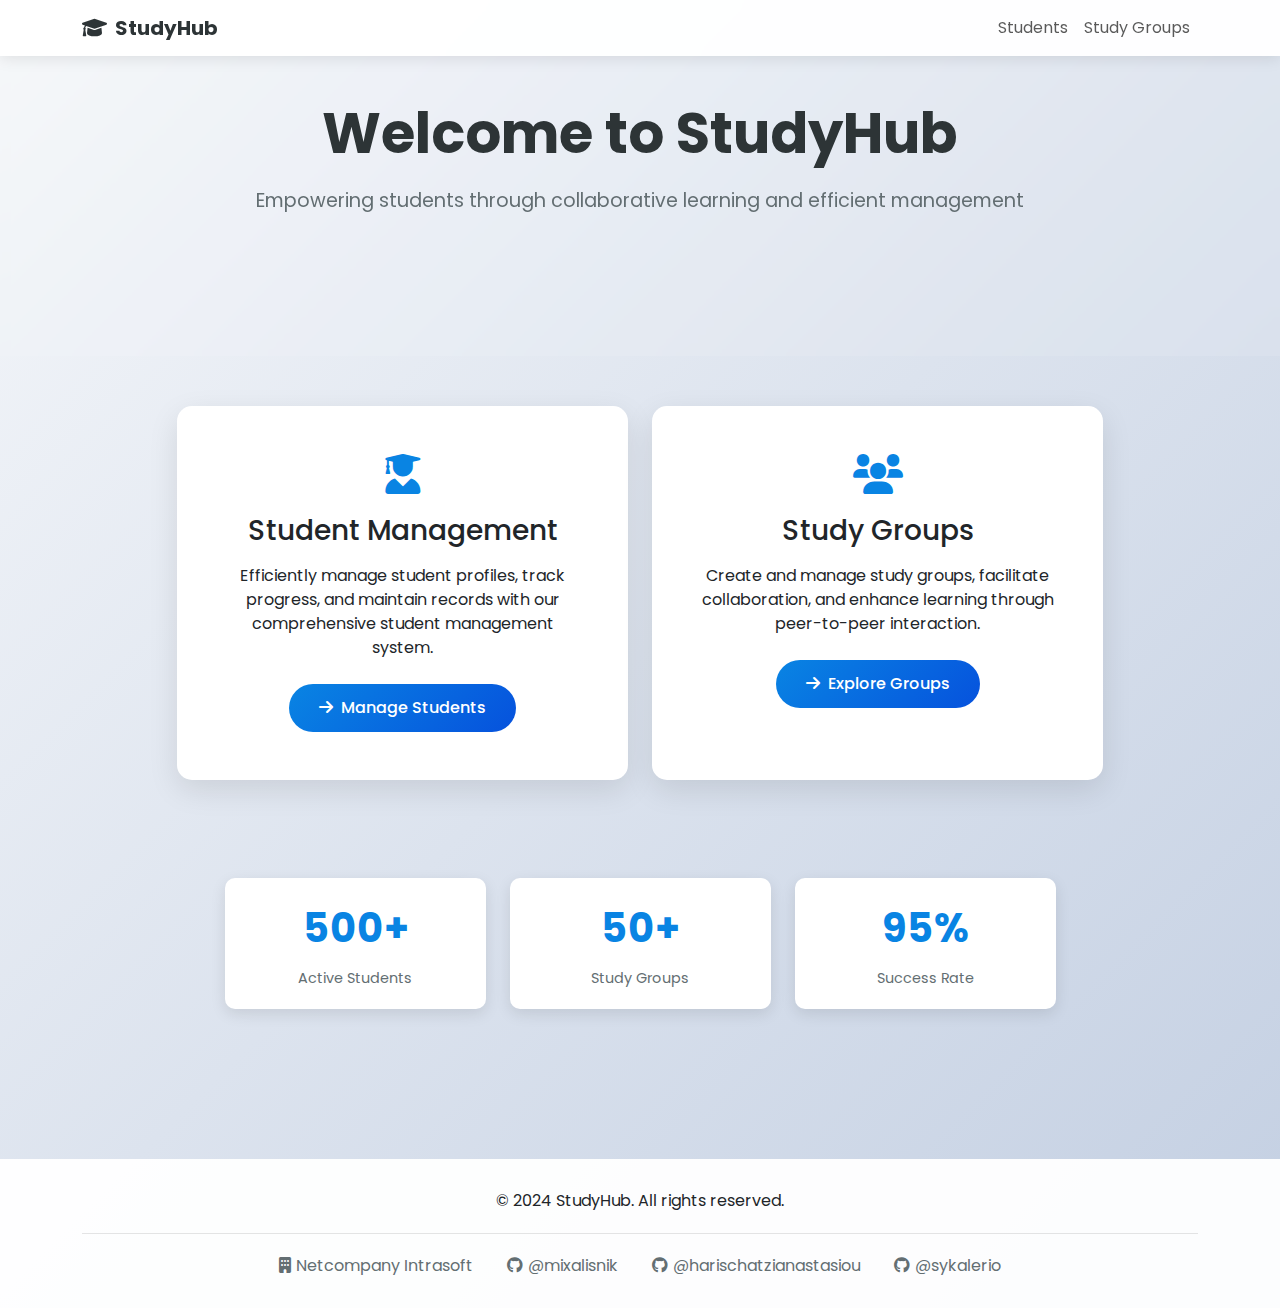
==== target/classes/templates/index.html @ 830b06d7 "Added frontend design" ====
<!DOCTYPE html>
<html xmlns:th="http://www.thymeleaf.org">
<head>
    <meta charset="UTF-8">
    <meta name="viewport" content="width=device-width, initial-scale=1.0">
    <title>StudyHub - Student Management Platform</title>
    <link href="https://cdn.jsdelivr.net/npm/bootstrap@5.3.0/dist/css/bootstrap.min.css" rel="stylesheet">
    <link href="https://cdnjs.cloudflare.com/ajax/libs/font-awesome/6.0.0/css/all.min.css" rel="stylesheet">
    <link href="https://fonts.googleapis.com/css2?family=Poppins:wght@300;400;500;600;700&display=swap" rel="stylesheet">
    <style>
        body {
            font-family: 'Poppins', sans-serif;
            background: linear-gradient(135deg, #f5f7fa 0%, #c3cfe2 100%);
            min-height: 100vh;
        }
        
        .navbar {
            background: rgba(255, 255, 255, 0.95);
            backdrop-filter: blur(10px);
            box-shadow: 0 2px 15px rgba(0, 0, 0, 0.1);
        }

        .navbar-brand {
            font-weight: 700;
            color: #2d3436;
        }

        .hero-section {
            padding: 100px 0;
            text-align: center;
            background: rgba(255, 255, 255, 0.1);
            backdrop-filter: blur(5px);
            margin-bottom: 50px;
        }

        .hero-title {
            font-size: 3.5rem;
            font-weight: 700;
            color: #2d3436;
            margin-bottom: 20px;
            animation: fadeInUp 1s ease;
        }

        .hero-subtitle {
            font-size: 1.2rem;
            color: #636e72;
            margin-bottom: 40px;
            animation: fadeInUp 1s ease 0.2s;
            animation-fill-mode: both;
        }

        .feature-card {
            background: white;
            border-radius: 15px;
            border: none;
            box-shadow: 0 10px 30px rgba(0, 0, 0, 0.1);
            transition: transform 0.3s ease, box-shadow 0.3s ease;
            overflow: hidden;
            animation: fadeInUp 1s ease 0.4s;
            animation-fill-mode: both;
        }

        .feature-card:hover {
            transform: translateY(-10px);
            box-shadow: 0 15px 40px rgba(0, 0, 0, 0.2);
        }

        .feature-icon {
            font-size: 2.5rem;
            margin-bottom: 20px;
            color: #0984e3;
        }

        .btn-primary {
            background: linear-gradient(135deg, #0984e3 0%, #0652DD 100%);
            border: none;
            padding: 12px 30px;
            border-radius: 30px;
            font-weight: 500;
            transition: transform 0.3s ease, box-shadow 0.3s ease;
        }

        .btn-primary:hover {
            transform: translateY(-2px);
            box-shadow: 0 5px 15px rgba(9, 132, 227, 0.4);
        }

        .footer {
            background: rgba(255, 255, 255, 0.95);
            padding: 30px 0;
            margin-top: 100px;
        }

        .footer-links {
            margin-top: 20px;
            padding-top: 20px;
            border-top: 1px solid rgba(0, 0, 0, 0.1);
        }

        .footer-links a {
            color: #636e72;
            text-decoration: none;
            margin: 0 15px;
            transition: color 0.3s ease;
        }

        .footer-links a:hover {
            color: #0984e3;
        }

        .footer-links i {
            margin-right: 5px;
        }

        @keyframes fadeInUp {
            from {
                opacity: 0;
                transform: translateY(20px);
            }
            to {
                opacity: 1;
                transform: translateY(0);
            }
        }

        .stats-section {
            padding: 50px 0;
            animation: fadeInUp 1s ease 0.6s;
            animation-fill-mode: both;
        }

        .stat-card {
            background: white;
            padding: 20px;
            border-radius: 10px;
            text-align: center;
            box-shadow: 0 5px 15px rgba(0, 0, 0, 0.1);
        }

        .stat-number {
            font-size: 2.5rem;
            font-weight: 700;
            color: #0984e3;
            margin-bottom: 10px;
        }

        .stat-label {
            color: #636e72;
            font-size: 0.9rem;
        }
    </style>
</head>
<body>
    <!-- Navbar -->
    <nav class="navbar navbar-expand-lg navbar-light fixed-top">
        <div class="container">
            <a class="navbar-brand" href="/">
                <i class="fas fa-graduation-cap me-2"></i>StudyHub
            </a>
            <button class="navbar-toggler" type="button" data-bs-toggle="collapse" data-bs-target="#navbarNav">
                <span class="navbar-toggler-icon"></span>
            </button>
            <div class="collapse navbar-collapse" id="navbarNav">
                <ul class="navbar-nav ms-auto">
                    <li class="nav-item">
                        <a class="nav-link" href="/student">Students</a>
                    </li>
                    <li class="nav-item">
                        <a class="nav-link" href="/studygroup">Study Groups</a>
                    </li>
                </ul>
            </div>
        </div>
    </nav>

    <!-- Hero Section -->
    <section class="hero-section">
        <div class="container">
            <h1 class="hero-title">Welcome to StudyHub</h1>
            <p class="hero-subtitle">Empowering students through collaborative learning and efficient management</p>
        </div>
    </section>

    <!-- Features Section -->
    <section class="container mb-5">
        <div class="row justify-content-center g-4">
            <div class="col-md-5">
                <div class="feature-card card h-100">
                    <div class="card-body text-center p-5">
                        <i class="fas fa-user-graduate feature-icon"></i>
                        <h3 class="card-title mb-3">Student Management</h3>
                        <p class="card-text mb-4">Efficiently manage student profiles, track progress, and maintain records with our comprehensive student management system.</p>
                        <a href="/student" class="btn btn-primary">
                            <i class="fas fa-arrow-right me-2"></i>Manage Students
                        </a>
                    </div>
                </div>
            </div>
            
            <div class="col-md-5">
                <div class="feature-card card h-100">
                    <div class="card-body text-center p-5">
                        <i class="fas fa-users feature-icon"></i>
                        <h3 class="card-title mb-3">Study Groups</h3>
                        <p class="card-text mb-4">Create and manage study groups, facilitate collaboration, and enhance learning through peer-to-peer interaction.</p>
                        <a href="/studygroup" class="btn btn-primary">
                            <i class="fas fa-arrow-right me-2"></i>Explore Groups
                        </a>
                    </div>
                </div>
            </div>
        </div>
    </section>

    <!-- Stats Section -->
    <section class="stats-section">
        <div class="container">
            <div class="row justify-content-center g-4">
                <div class="col-md-3">
                    <div class="stat-card">
                        <div class="stat-number">500+</div>
                        <div class="stat-label">Active Students</div>
                    </div>
                </div>
                <div class="col-md-3">
                    <div class="stat-card">
                        <div class="stat-number">50+</div>
                        <div class="stat-label">Study Groups</div>
                    </div>
                </div>
                <div class="col-md-3">
                    <div class="stat-card">
                        <div class="stat-number">95%</div>
                        <div class="stat-label">Success Rate</div>
                    </div>
                </div>
            </div>
        </div>
    </section>

    <!-- Footer -->
    <footer class="footer">
        <div class="container text-center">
            <p class="mb-0">© 2024 StudyHub. All rights reserved.</p>
            <div class="footer-links">
                <a href="https://www.netcompany-intrasoft.com/" target="_blank">
                    <i class="fas fa-building"></i>Netcompany Intrasoft
                </a>
                <a href="https://github.com/mixalisnik/" target="_blank">
                    <i class="fab fa-github"></i>@mixalisnik
                </a>
                <a href="https://github.com/harischatzianastasiou" target="_blank">
                    <i class="fab fa-github"></i>@harischatzianastasiou
                </a>
                <a href="https://github.com/sykalerio" target="_blank">
                    <i class="fab fa-github"></i>@sykalerio
                </a>
            </div>
        </div>
    </footer>

    <script src="https://cdn.jsdelivr.net/npm/bootstrap@5.3.0/dist/js/bootstrap.bundle.min.js"></script>
</body>
</html>
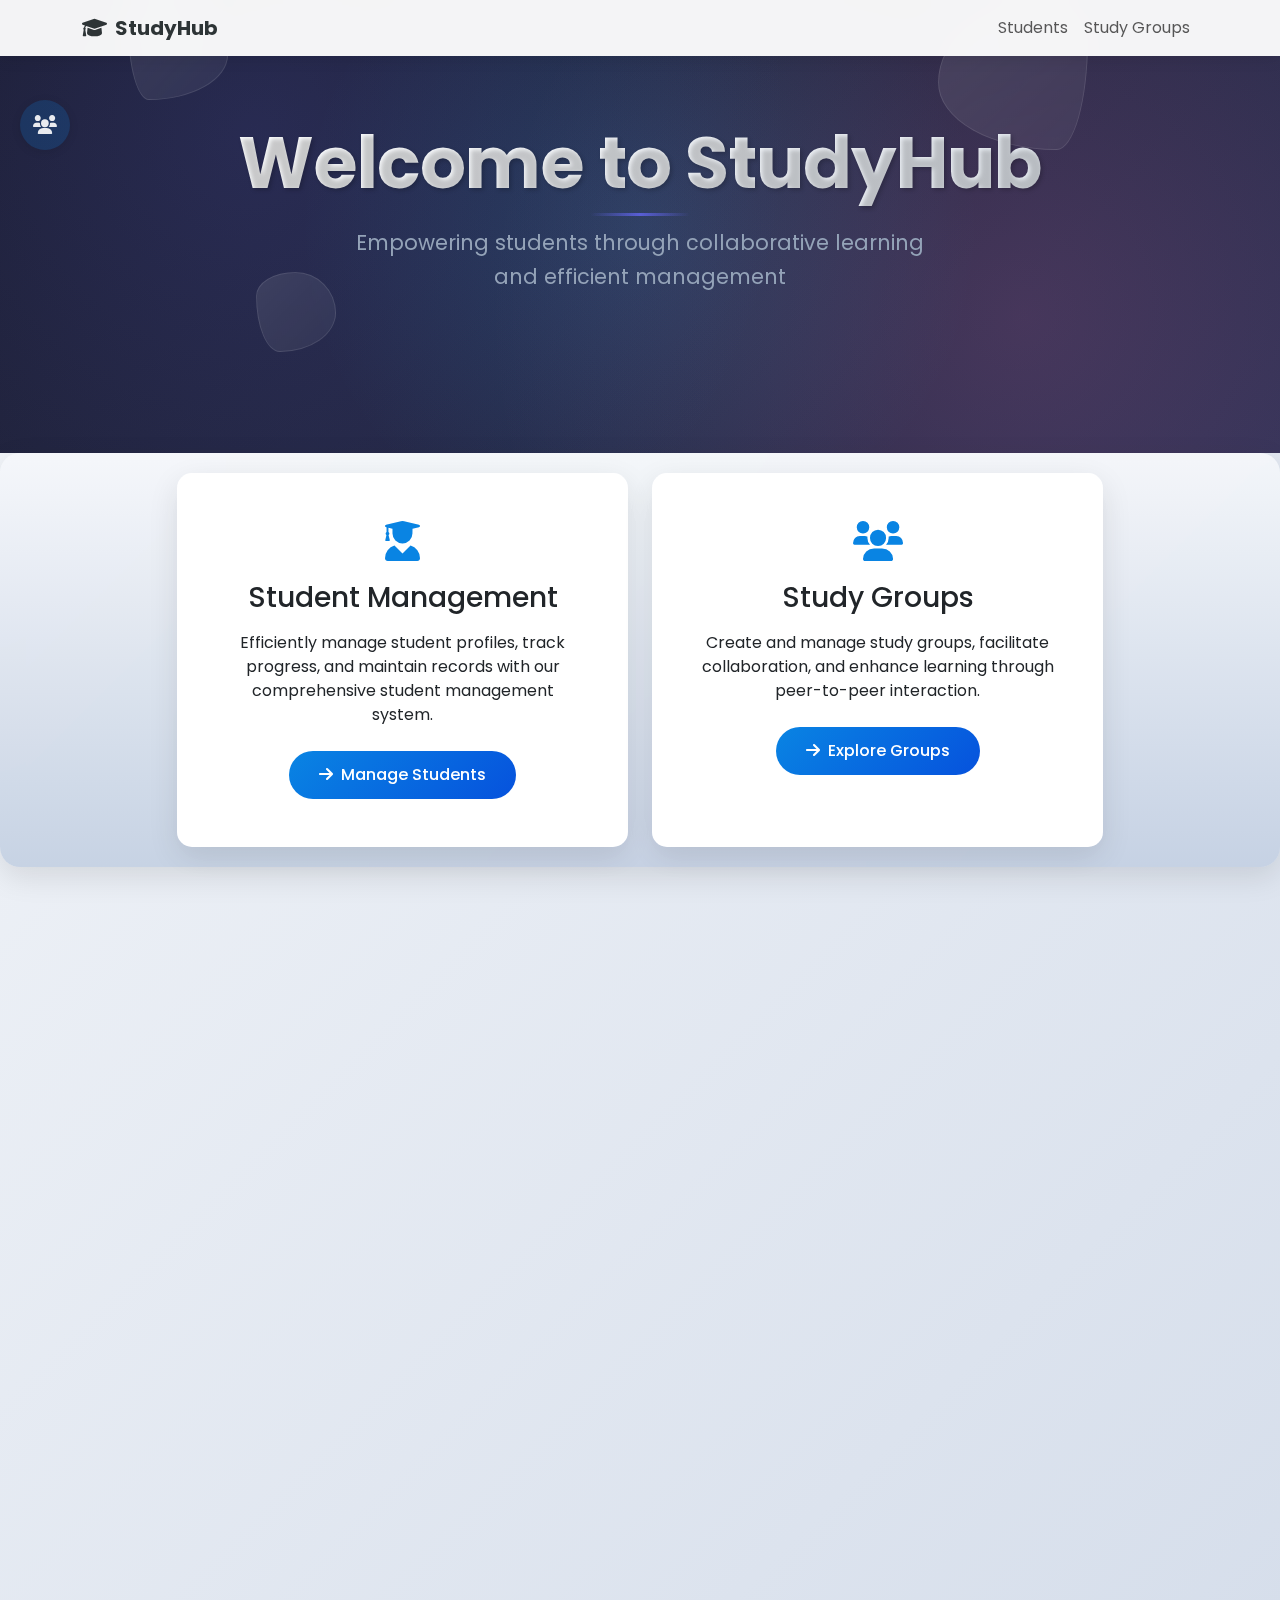
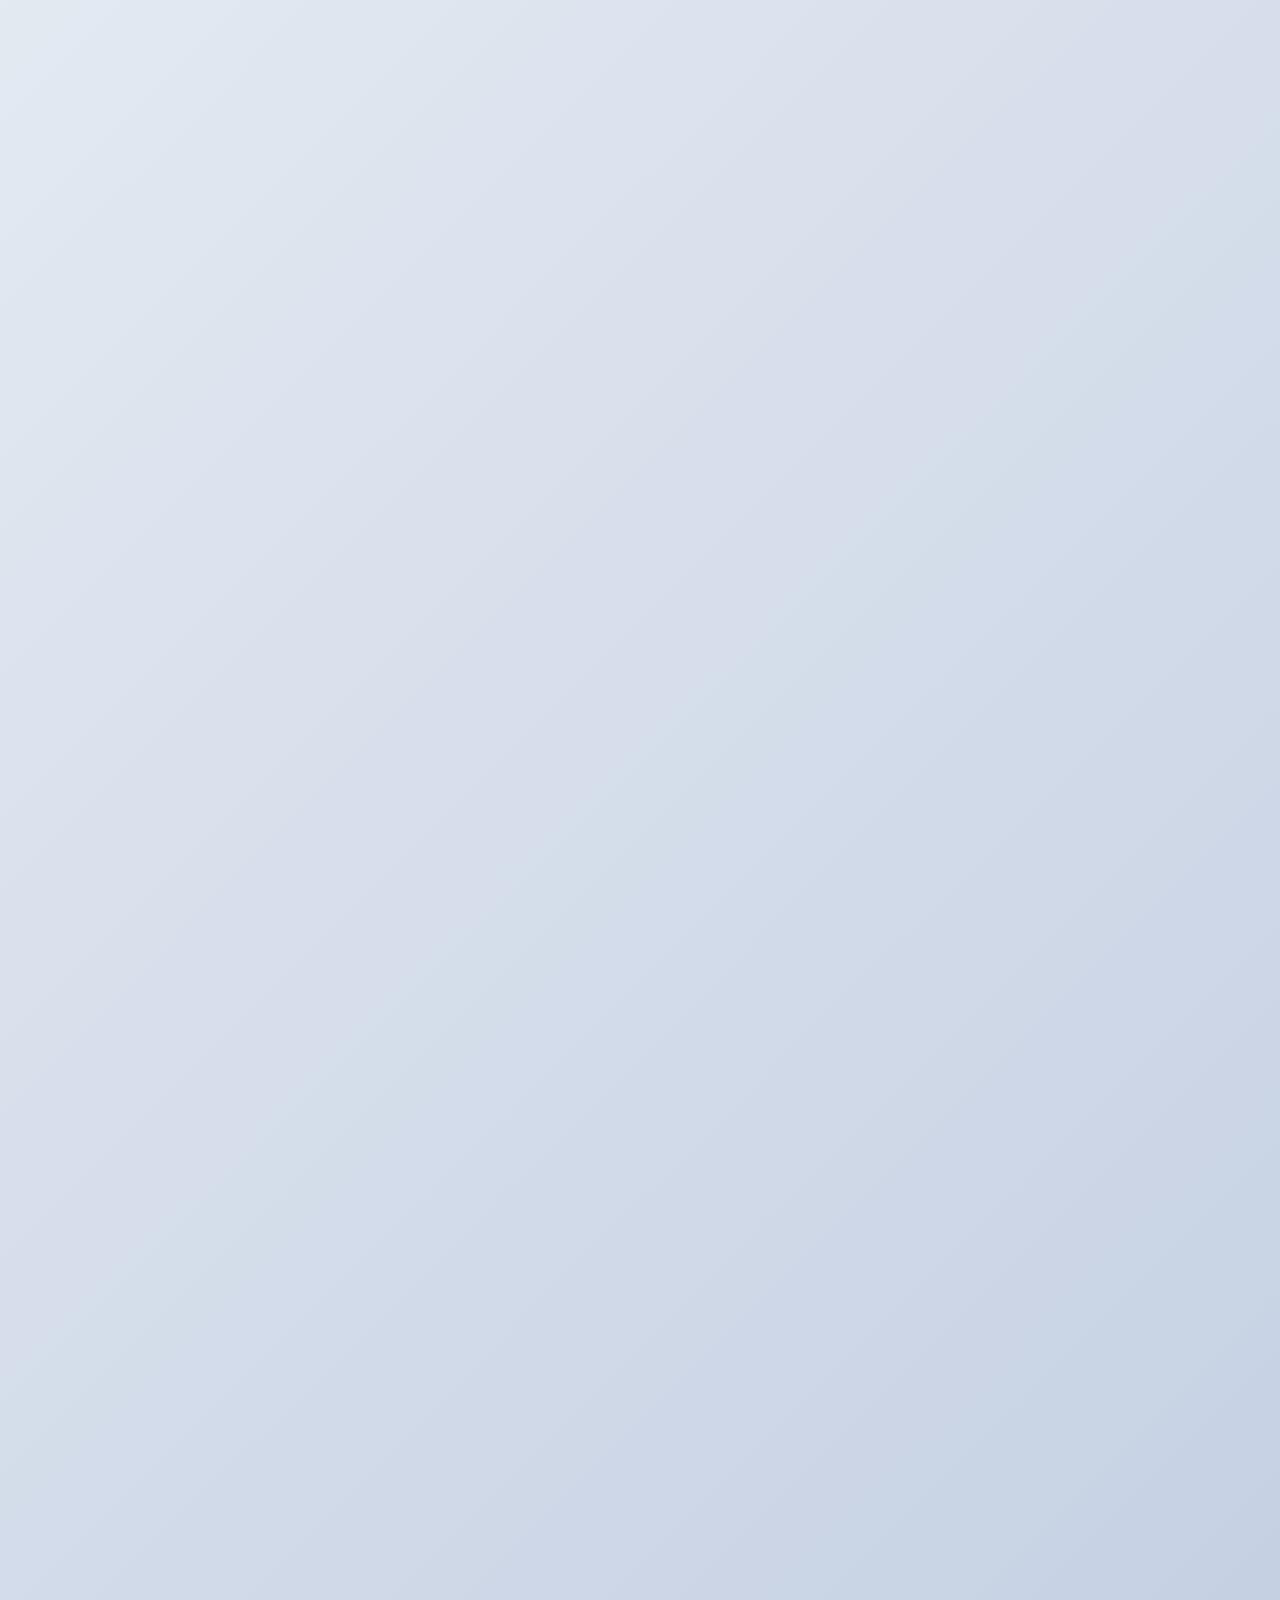
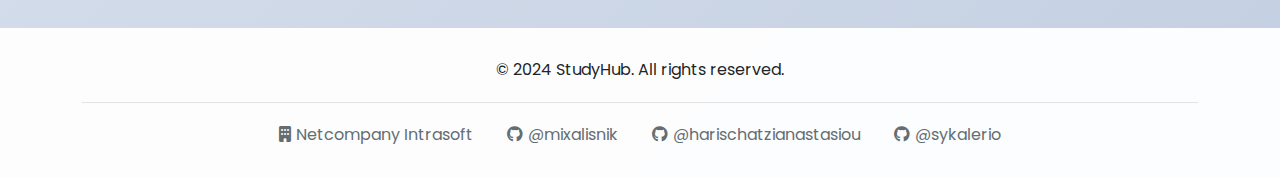
==== commit 523b456a: "Updated UI" ====
--- a/target/classes/templates/index.html
+++ b/target/classes/templates/index.html
@@ -12,6 +12,9 @@
             font-family: 'Poppins', sans-serif;
             background: linear-gradient(135deg, #f5f7fa 0%, #c3cfe2 100%);
             min-height: 100vh;
+            scroll-behavior: smooth;
+            overflow-y: scroll;
+            -webkit-overflow-scrolling: touch;
         }
         
         .navbar {
@@ -26,27 +29,127 @@
         }
 
         .hero-section {
-            padding: 100px 0;
+            position: relative;
+            padding: 120px 0;
             text-align: center;
             background: rgba(255, 255, 255, 0.1);
             backdrop-filter: blur(5px);
             margin-bottom: 50px;
+            overflow: hidden;
+            background: linear-gradient(135deg, #1a1c2e 0%, #2c3154 100%);
+        }
+
+        .hero-section::before {
+            content: '';
+            position: absolute;
+            top: 0;
+            left: 0;
+            right: 0;
+            bottom: 0;
+            background: 
+                radial-gradient(circle at 20% 30%, rgba(99, 102, 241, 0.15) 0%, transparent 50%),
+                radial-gradient(circle at 80% 70%, rgba(244, 114, 182, 0.15) 0%, transparent 50%),
+                radial-gradient(circle at 50% 50%, rgba(56, 189, 248, 0.15) 0%, transparent 50%);
+            z-index: -1;
+            animation: gradientBG 15s ease infinite;
+        }
+
+        .hero-section::after {
+            content: '';
+            position: absolute;
+            top: 0;
+            left: 0;
+            right: 0;
+            bottom: 0;
+            background: url("data:image/svg+xml,%3Csvg width='60' height='60' viewBox='0 0 60 60' xmlns='http://www.w3.org/2000/svg'%3E%3Cg fill='none' fill-rule='evenodd'%3E%3Cg fill='%239C92AC' fill-opacity='0.05'%3E%3Cpath d='M36 34v-4h-2v4h-4v2h4v4h2v-4h4v-2h-4zm0-30V0h-2v4h-4v2h4v4h2V6h4V4h-4zM6 34v-4H4v4H0v2h4v4h2v-4h4v-2H6zM6 4V0H4v4H0v2h4v4h2V6h4V4H6z'/%3E%3C/g%3E%3C/g%3E%3C/svg%3E");
+            opacity: 0.1;
+        }
+
+        .drip {
+            display: none;
+        }
+
+        .floating-shapes {
+            position: absolute;
+            top: 0;
+            left: 0;
+            width: 100%;
+            height: 100%;
+            overflow: hidden;
+            z-index: 0;
+        }
+
+        .shape {
+            position: absolute;
+            background: linear-gradient(135deg, rgba(99, 102, 241, 0.1), rgba(244, 114, 182, 0.1));
+            border: 1px solid rgba(255, 255, 255, 0.1);
+            backdrop-filter: blur(5px);
+            animation: floatModern 20s linear infinite;
+        }
+
+        .shape:nth-child(1) {
+            width: 150px;
+            height: 150px;
+            left: 10%;
+            border-radius: 28% 72% 79% 21% / 27% 55% 45% 73%;
+            animation-delay: 0s;
+        }
+
+        .shape:nth-child(2) {
+            width: 200px;
+            height: 200px;
+            right: 15%;
+            border-radius: 72% 28% 21% 79% / 55% 27% 73% 45%;
+            animation-delay: -5s;
+        }
+
+        .shape:nth-child(3) {
+            width: 120px;
+            height: 120px;
+            left: 20%;
+            top: 60%;
+            border-radius: 49% 51% 70% 30% / 30% 51% 49% 70%;
+            animation-delay: -10s;
         }
 
         .hero-title {
-            font-size: 3.5rem;
+            font-size: 4.5rem;
             font-weight: 700;
-            color: #2d3436;
             margin-bottom: 20px;
             animation: fadeInUp 1s ease;
+            text-shadow: 2px 2px 4px rgba(0, 0, 0, 0.2);
+            color: #ffffff;
+            position: relative;
+            z-index: 1;
+            background: linear-gradient(135deg, #fff 0%, #e2e8f0 100%);
+            -webkit-background-clip: text;
+            -webkit-text-fill-color: transparent;
+            letter-spacing: -1px;
+        }
+
+        .hero-title::after {
+            content: '';
+            position: absolute;
+            bottom: -10px;
+            left: 50%;
+            transform: translateX(-50%);
+            width: 100px;
+            height: 3px;
+            background: linear-gradient(90deg, transparent, rgba(99, 102, 241, 0.8), transparent);
+            animation: shimmer 2s infinite;
         }
 
         .hero-subtitle {
-            font-size: 1.2rem;
-            color: #636e72;
+            font-size: 1.3rem;
+            color: rgba(255, 255, 255, 0.9);
             margin-bottom: 40px;
             animation: fadeInUp 1s ease 0.2s;
             animation-fill-mode: both;
+            max-width: 600px;
+            margin-left: auto;
+            margin-right: auto;
+            line-height: 1.6;
+            color: #94a3b8;
         }
 
         .feature-card {
@@ -58,6 +161,8 @@
             overflow: hidden;
             animation: fadeInUp 1s ease 0.4s;
             animation-fill-mode: both;
+            height: 100%;
+            backdrop-filter: blur(5px);
         }
 
         .feature-card:hover {
@@ -148,9 +253,506 @@
             color: #636e72;
             font-size: 0.9rem;
         }
+
+        .floating-shapes {
+            position: absolute;
+            top: 0;
+            left: 0;
+            width: 100%;
+            height: 100%;
+            overflow: hidden;
+            z-index: -1;
+        }
+
+        .shape {
+            position: absolute;
+            background: rgba(9, 132, 227, 0.1);
+            border-radius: 50%;
+            animation: float 20s linear infinite;
+        }
+
+        .shape:nth-child(1) {
+            width: 100px;
+            height: 100px;
+            left: 10%;
+            animation-delay: 0s;
+        }
+
+        .shape:nth-child(2) {
+            width: 150px;
+            height: 150px;
+            right: 15%;
+            animation-delay: -5s;
+        }
+
+        .shape:nth-child(3) {
+            width: 80px;
+            height: 80px;
+            left: 20%;
+            top: 60%;
+            animation-delay: -10s;
+        }
+
+        @keyframes gradientBG {
+            0% { background-position: 0% 50%; }
+            50% { background-position: 100% 50%; }
+            100% { background-position: 0% 50%; }
+        }
+
+        @keyframes pulse {
+            0% { transform: translate(-50%, -50%) scale(1); opacity: 0.5; }
+            50% { transform: translate(-50%, -50%) scale(1.2); opacity: 0.3; }
+            100% { transform: translate(-50%, -50%) scale(1); opacity: 0.5; }
+        }
+
+        @keyframes float {
+            0% { transform: translateY(0) rotate(0deg); opacity: 0.8; }
+            50% { transform: translateY(-100px) rotate(180deg); opacity: 0.4; }
+            100% { transform: translateY(0) rotate(360deg); opacity: 0.8; }
+        }
+
+        @keyframes gradientText {
+            0% { background-position: 0% 50%; }
+            50% { background-position: 100% 50%; }
+            100% { background-position: 0% 50%; }
+        }
+
+        @keyframes drip {
+            0% {
+                transform: translateY(-100%);
+                opacity: 0;
+            }
+            50% {
+                opacity: 0.8;
+            }
+            100% {
+                transform: translateY(1000%);
+                opacity: 0;
+            }
+        }
+
+        @keyframes shimmer {
+            0% { width: 0; opacity: 0; }
+            50% { width: 200px; opacity: 1; }
+            100% { width: 0; opacity: 0; }
+        }
+
+        .floating-shapes .shape {
+            background: linear-gradient(135deg, rgba(255, 255, 255, 0.1), rgba(255, 255, 255, 0.05));
+            border: 1px solid rgba(255, 255, 255, 0.1);
+            backdrop-filter: blur(5px);
+        }
+
+        .team-trigger {
+            position: fixed;
+            left: 20px;
+            top: 100px;
+            width: 50px;
+            height: 50px;
+            z-index: 1001;
+            display: flex;
+            align-items: center;
+            justify-content: center;
+            background: rgba(9, 132, 227, 0.2);
+            border-radius: 50%;
+            cursor: pointer;
+            transition: all 0.3s ease;
+            box-shadow: 0 2px 10px rgba(0, 0, 0, 0.1);
+        }
+
+        .team-trigger::before {
+            content: '\f0c0';
+            font-family: 'Font Awesome 6 Free';
+            font-weight: 900;
+            font-size: 1.2rem;
+            color: white;
+            opacity: 0.9;
+        }
+
+        .team-popup {
+            position: fixed;
+            left: 20px;
+            top: 160px;
+            background: rgba(45, 52, 54, 0.98);
+            backdrop-filter: blur(10px);
+            border-radius: 15px;
+            padding: 20px;
+            box-shadow: 0 10px 30px rgba(0, 0, 0, 0.3);
+            z-index: 1001;
+            width: 300px;
+            opacity: 0;
+            visibility: hidden;
+            transform: translateY(-20px);
+            transition: all 0.3s ease;
+            border: 1px solid rgba(255, 255, 255, 0.1);
+        }
+
+        .team-trigger:hover {
+            background: rgba(9, 132, 227, 0.8);
+            transform: scale(1.1);
+        }
+
+        .team-trigger:hover + .team-popup,
+        .team-popup:hover {
+            opacity: 1;
+            visibility: visible;
+            transform: translateY(0);
+        }
+
+        .navbar {
+            z-index: 999;
+        }
+
+        .team-popup .header {
+            display: flex;
+            align-items: center;
+            margin-bottom: 15px;
+            padding-bottom: 10px;
+            border-bottom: 1px solid rgba(255, 255, 255, 0.1);
+        }
+
+        .team-popup .header i {
+            font-size: 1.5rem;
+            color: #0984e3;
+            margin-right: 10px;
+            text-shadow: 0 0 10px rgba(9, 132, 227, 0.5);
+        }
+
+        .team-popup .header h5 {
+            margin: 0;
+            color: #ffffff;
+            font-weight: 600;
+        }
+
+        .team-member {
+            display: flex;
+            align-items: center;
+            padding: 10px;
+            border-radius: 10px;
+            transition: all 0.3s ease;
+            text-decoration: none;
+            color: rgba(255, 255, 255, 0.9);
+            margin-bottom: 8px;
+            background: rgba(255, 255, 255, 0.05);
+        }
+
+        .team-member:hover {
+            background: rgba(9, 132, 227, 0.2);
+            transform: translateX(5px);
+            box-shadow: 0 5px 15px rgba(0, 0, 0, 0.2);
+        }
+
+        .team-member i {
+            width: 30px;
+            height: 30px;
+            background: linear-gradient(135deg, #0984e3, #0652DD);
+            color: white;
+            border-radius: 50%;
+            display: flex;
+            align-items: center;
+            justify-content: center;
+            margin-right: 10px;
+            font-size: 0.9rem;
+            box-shadow: 0 0 10px rgba(9, 132, 227, 0.3);
+        }
+
+        .team-member .member-info {
+            flex: 1;
+        }
+
+        .team-member .member-name {
+            font-weight: 500;
+            margin: 0;
+            font-size: 0.9rem;
+            color: rgba(255, 255, 255, 0.9);
+        }
+
+        .team-member .member-role {
+            font-size: 0.75rem;
+            color: rgba(255, 255, 255, 0.6);
+            margin: 0;
+        }
+
+        @keyframes slideIn {
+            from { 
+                transform: translateX(-400px); 
+                opacity: 0; 
+            }
+            to { 
+                transform: translateX(0); 
+                opacity: 1; 
+            }
+        }
+
+        .features-container {
+            padding: 20px 0;
+            background: linear-gradient(180deg, rgba(245, 247, 250, 0.9) 0%, rgba(195, 207, 226, 0.9) 100%);
+            backdrop-filter: blur(10px);
+            margin: -50px auto 50px;
+            border-radius: 20px;
+            box-shadow: 0 10px 30px rgba(0, 0, 0, 0.1);
+        }
+
+        .feature-card {
+            background: white;
+            border-radius: 15px;
+            border: none;
+            box-shadow: 0 10px 30px rgba(0, 0, 0, 0.1);
+            transition: transform 0.3s ease, box-shadow 0.3s ease;
+            overflow: hidden;
+            animation: fadeInUp 1s ease 0.4s;
+            animation-fill-mode: both;
+            height: 100%;
+            backdrop-filter: blur(5px);
+        }
+
+        .benefits-section {
+            padding: 80px 0;
+            background: rgba(255, 255, 255, 0.5);
+            backdrop-filter: blur(10px);
+            margin: 50px 0;
+        }
+
+        .benefit-item {
+            text-align: center;
+            padding: 30px;
+            border-radius: 15px;
+            background: white;
+            box-shadow: 0 5px 15px rgba(0, 0, 0, 0.1);
+            transition: all 0.5s cubic-bezier(0.4, 0, 0.2, 1);
+            height: 100%;
+            opacity: 0;
+            transform: translateY(50px);
+        }
+
+        .benefit-item.animate {
+            opacity: 1;
+            transform: translateY(0);
+        }
+
+        .benefit-item:nth-child(1) {
+            transition-delay: 0s;
+        }
+
+        .benefit-item:nth-child(2) {
+            transition-delay: 0.2s;
+        }
+
+        .benefit-item:nth-child(3) {
+            transition-delay: 0.4s;
+        }
+
+        .benefit-item:hover {
+            transform: translateY(-5px);
+        }
+
+        .benefit-icon {
+            font-size: 2rem;
+            color: #0984e3;
+            margin-bottom: 20px;
+        }
+
+        .timeline-section {
+            padding: 80px 0;
+            position: relative;
+        }
+
+        .timeline-item {
+            background: white;
+            border-radius: 15px;
+            padding: 25px;
+            margin-bottom: 30px;
+            box-shadow: 0 5px 15px rgba(0, 0, 0, 0.1);
+            position: relative;
+            z-index: 1;
+            opacity: 0;
+            transform: translateY(-100px);
+            transition: all 0.8s cubic-bezier(0.34, 1.56, 0.64, 1);
+            will-change: opacity, transform;
+        }
+
+        .timeline-item::before {
+            content: '';
+            position: absolute;
+            left: -10px;
+            top: 50%;
+            width: 20px;
+            height: 20px;
+            background: #0984e3;
+            border-radius: 50%;
+            transform: translateY(-50%);
+        }
+
+        .timeline-date {
+            color: #0984e3;
+            font-weight: 600;
+            margin-bottom: 10px;
+        }
+
+        .testimonial-section {
+            padding: 80px 0;
+            background: linear-gradient(135deg, rgba(45, 52, 54, 0.95) 0%, rgba(53, 59, 72, 0.95) 100%);
+            color: white;
+            margin: 50px 0;
+        }
+
+        .testimonial-card {
+            background: rgba(255, 255, 255, 0.1);
+            backdrop-filter: blur(10px);
+            border-radius: 15px;
+            padding: 30px;
+            margin: 15px;
+            border: 1px solid rgba(255, 255, 255, 0.1);
+        }
+
+        .testimonial-text {
+            font-style: italic;
+            margin-bottom: 20px;
+            color: rgba(255, 255, 255, 0.9);
+        }
+
+        .testimonial-author {
+            display: flex;
+            align-items: center;
+        }
+
+        .author-avatar {
+            width: 50px;
+            height: 50px;
+            border-radius: 50%;
+            margin-right: 15px;
+            background: #0984e3;
+            display: flex;
+            align-items: center;
+            justify-content: center;
+            color: white;
+            font-weight: bold;
+        }
+
+        @keyframes floatModern {
+            0% {
+                transform: translate(0, 0) rotate(0deg);
+            }
+            33% {
+                transform: translate(30px, -50px) rotate(120deg);
+            }
+            66% {
+                transform: translate(-30px, 50px) rotate(240deg);
+            }
+            100% {
+                transform: translate(0, 0) rotate(360deg);
+            }
+        }
+
+        html {
+            scroll-behavior: smooth;
+        }
+
+        section {
+            opacity: 0;
+            transform: translateY(20px);
+            transition: opacity 0.6s ease-out, transform 0.6s ease-out;
+            will-change: opacity, transform;
+        }
+
+        section.visible {
+            opacity: 1;
+            transform: translateY(0);
+        }
+
+        .feature-card, .stat-card, .testimonial-card, .timeline-item {
+            opacity: 0;
+            transform: translateY(30px);
+            transition: all 0.6s cubic-bezier(0.4, 0, 0.2, 1);
+            will-change: opacity, transform;
+        }
+
+        .feature-card.visible, .stat-card.visible, .testimonial-card.visible, .timeline-item.visible {
+            opacity: 1;
+            transform: translateY(0);
+        }
+
+        .benefit-item {
+            transition: all 0.8s cubic-bezier(0.4, 0, 0.2, 1);
+            will-change: opacity, transform;
+        }
+
+        .benefit-item.animate {
+            transition-timing-function: cubic-bezier(0.34, 1.56, 0.64, 1);
+        }
+
+        .navbar {
+            transition: background-color 0.3s ease, backdrop-filter 0.3s ease, box-shadow 0.3s ease;
+            will-change: background-color, backdrop-filter, box-shadow;
+        }
+
+        .navbar.scrolled {
+            background: rgba(255, 255, 255, 0.98);
+            backdrop-filter: blur(15px);
+            box-shadow: 0 5px 20px rgba(0, 0, 0, 0.1);
+        }
+
+        .timeline-item.visible {
+            opacity: 1;
+            transform: translateY(0);
+        }
+
+        .timeline-item:nth-child(1) {
+            transition-delay: 0s;
+        }
+
+        .timeline-item:nth-child(2) {
+            transition-delay: 0.2s;
+        }
+
+        .timeline-item:nth-child(3) {
+            transition-delay: 0.4s;
+        }
+
+        .timeline-item:hover {
+            transform: scale(1.02);
+            box-shadow: 0 8px 25px rgba(0, 0, 0, 0.15);
+        }
     </style>
 </head>
 <body>
+    <!-- Team Trigger and Popup -->
+    <div class="team-trigger"></div>
+    <div class="team-popup">
+        <div class="header">
+            <i class="fas fa-users"></i>
+            <h5>Development Team</h5>
+        </div>
+        <a href="https://www.netcompany-intrasoft.com/" target="_blank" class="team-member">
+            <i class="fas fa-building"></i>
+            <div class="member-info">
+                <p class="member-name">Netcompany Intrasoft</p>
+                <p class="member-role">Company</p>
+            </div>
+        </a>
+        <a href="https://github.com/mixalisnik/" target="_blank" class="team-member">
+            <i class="fab fa-github"></i>
+            <div class="member-info">
+                <p class="member-name">@mixalisnik</p>
+                <p class="member-role">Developer</p>
+            </div>
+        </a>
+        <a href="https://github.com/harischatzianastasiou" target="_blank" class="team-member">
+            <i class="fab fa-github"></i>
+            <div class="member-info">
+                <p class="member-name">@harischatzianastasiou</p>
+                <p class="member-role">Developer</p>
+            </div>
+        </a>
+        <a href="https://github.com/sykalerio" target="_blank" class="team-member">
+            <i class="fab fa-github"></i>
+            <div class="member-info">
+                <p class="member-name">@sykalerio</p>
+                <p class="member-role">Developer</p>
+            </div>
+        </a>
+    </div>
+
     <!-- Navbar -->
     <nav class="navbar navbar-expand-lg navbar-light fixed-top">
         <div class="container">
@@ -175,6 +777,20 @@
 
     <!-- Hero Section -->
     <section class="hero-section">
+        <div class="drip"></div>
+        <div class="drip"></div>
+        <div class="drip"></div>
+        <div class="drip"></div>
+        <div class="drip"></div>
+        <div class="drip"></div>
+        <div class="drip"></div>
+        <div class="drip"></div>
+        <div class="drip"></div>
+        <div class="floating-shapes">
+            <div class="shape"></div>
+            <div class="shape"></div>
+            <div class="shape"></div>
+        </div>
         <div class="container">
             <h1 class="hero-title">Welcome to StudyHub</h1>
             <p class="hero-subtitle">Empowering students through collaborative learning and efficient management</p>
@@ -182,30 +798,133 @@
     </section>
 
     <!-- Features Section -->
-    <section class="container mb-5">
-        <div class="row justify-content-center g-4">
-            <div class="col-md-5">
-                <div class="feature-card card h-100">
-                    <div class="card-body text-center p-5">
-                        <i class="fas fa-user-graduate feature-icon"></i>
-                        <h3 class="card-title mb-3">Student Management</h3>
-                        <p class="card-text mb-4">Efficiently manage student profiles, track progress, and maintain records with our comprehensive student management system.</p>
-                        <a href="/student" class="btn btn-primary">
-                            <i class="fas fa-arrow-right me-2"></i>Manage Students
-                        </a>
+    <div class="features-container">
+        <section class="container">
+            <div class="row justify-content-center g-4">
+                <div class="col-md-5">
+                    <div class="feature-card card h-100">
+                        <div class="card-body text-center p-5">
+                            <i class="fas fa-user-graduate feature-icon"></i>
+                            <h3 class="card-title mb-3">Student Management</h3>
+                            <p class="card-text mb-4">Efficiently manage student profiles, track progress, and maintain records with our comprehensive student management system.</p>
+                            <a href="/student" class="btn btn-primary">
+                                <i class="fas fa-arrow-right me-2"></i>Manage Students
+                            </a>
+                        </div>
+                    </div>
+                </div>
+                
+                <div class="col-md-5">
+                    <div class="feature-card card h-100">
+                        <div class="card-body text-center p-5">
+                            <i class="fas fa-users feature-icon"></i>
+                            <h3 class="card-title mb-3">Study Groups</h3>
+                            <p class="card-text mb-4">Create and manage study groups, facilitate collaboration, and enhance learning through peer-to-peer interaction.</p>
+                            <a href="/studygroup" class="btn btn-primary">
+                                <i class="fas fa-arrow-right me-2"></i>Explore Groups
+                            </a>
+                        </div>
                     </div>
                 </div>
             </div>
-            
-            <div class="col-md-5">
-                <div class="feature-card card h-100">
-                    <div class="card-body text-center p-5">
-                        <i class="fas fa-users feature-icon"></i>
-                        <h3 class="card-title mb-3">Study Groups</h3>
-                        <p class="card-text mb-4">Create and manage study groups, facilitate collaboration, and enhance learning through peer-to-peer interaction.</p>
-                        <a href="/studygroup" class="btn btn-primary">
-                            <i class="fas fa-arrow-right me-2"></i>Explore Groups
-                        </a>
+        </section>
+    </div>
+
+    <!-- Benefits Section -->
+    <section class="benefits-section">
+        <div class="container">
+            <h2 class="text-center mb-5">Why Choose StudyHub?</h2>
+            <div class="row g-4" id="benefits-container">
+                <div class="col-md-4">
+                    <div class="benefit-item">
+                        <i class="fas fa-clock benefit-icon"></i>
+                        <h4>Time-Saving</h4>
+                        <p>Automate administrative tasks and focus on what matters most - learning and teaching.</p>
+                    </div>
+                </div>
+                <div class="col-md-4">
+                    <div class="benefit-item">
+                        <i class="fas fa-chart-line benefit-icon"></i>
+                        <h4>Track Progress</h4>
+                        <p>Monitor student performance and group activities with detailed analytics and reports.</p>
+                    </div>
+                </div>
+                <div class="col-md-4">
+                    <div class="benefit-item">
+                        <i class="fas fa-shield-alt benefit-icon"></i>
+                        <h4>Secure & Reliable</h4>
+                        <p>Your data is protected with enterprise-grade security and regular backups.</p>
+                    </div>
+                </div>
+            </div>
+        </div>
+    </section>
+
+    <!-- Timeline Section -->
+    <section class="timeline-section">
+        <div class="container">
+            <h2 class="text-center mb-5">Our Journey</h2>
+            <div class="row justify-content-center">
+                <div class="col-md-8">
+                    <div class="timeline-item">
+                        <div class="timeline-date">January 2024</div>
+                        <h4>Platform Launch</h4>
+                        <p>Successfully launched StudyHub with core features for student management.</p>
+                    </div>
+                    <div class="timeline-item">
+                        <div class="timeline-date">February 2024</div>
+                        <h4>Study Groups Feature</h4>
+                        <p>Introduced collaborative study groups to enhance peer learning.</p>
+                    </div>
+                    <div class="timeline-item">
+                        <div class="timeline-date">March 2024</div>
+                        <h4>Analytics Dashboard</h4>
+                        <p>Added comprehensive analytics for tracking student progress.</p>
+                    </div>
+                </div>
+            </div>
+        </div>
+    </section>
+
+    <!-- Testimonials Section -->
+    <section class="testimonial-section">
+        <div class="container">
+            <h2 class="text-center mb-5">What Our Users Say</h2>
+            <div class="row">
+                <div class="col-md-4">
+                    <div class="testimonial-card">
+                        <p class="testimonial-text">"StudyHub has transformed how we manage our study groups. The interface is intuitive and the features are exactly what we needed."</p>
+                        <div class="testimonial-author">
+                            <div class="author-avatar">JD</div>
+                            <div>
+                                <h5 class="mb-0">John Doe</h5>
+                                <small>Student Leader</small>
+                            </div>
+                        </div>
+                    </div>
+                </div>
+                <div class="col-md-4">
+                    <div class="testimonial-card">
+                        <p class="testimonial-text">"The progress tracking features have helped us identify and support students who need additional assistance."</p>
+                        <div class="testimonial-author">
+                            <div class="author-avatar">AS</div>
+                            <div>
+                                <h5 class="mb-0">Alice Smith</h5>
+                                <small>Teacher</small>
+                            </div>
+                        </div>
+                    </div>
+                </div>
+                <div class="col-md-4">
+                    <div class="testimonial-card">
+                        <p class="testimonial-text">"Being part of study groups has significantly improved my understanding of complex topics. Great platform!"</p>
+                        <div class="testimonial-author">
+                            <div class="author-avatar">MB</div>
+                            <div>
+                                <h5 class="mb-0">Mike Brown</h5>
+                                <small>Student</small>
+                            </div>
+                        </div>
                     </div>
                 </div>
             </div>
@@ -260,5 +979,131 @@
     </footer>
 
     <script src="https://cdn.jsdelivr.net/npm/bootstrap@5.3.0/dist/js/bootstrap.bundle.min.js"></script>
+    <script>
+        document.addEventListener('DOMContentLoaded', function() {
+            const trigger = document.querySelector('.team-trigger');
+            const popup = document.querySelector('.team-popup');
+            
+            // Show popup on trigger hover
+            trigger.addEventListener('mouseenter', () => {
+                popup.style.opacity = '1';
+                popup.style.visibility = 'visible';
+                popup.style.transform = 'translateY(0)';
+            });
+            
+            // Keep popup visible when hovering over it
+            popup.addEventListener('mouseenter', () => {
+                popup.style.opacity = '1';
+                popup.style.visibility = 'visible';
+                popup.style.transform = 'translateY(0)';
+            });
+            
+            // Hide popup when mouse leaves both trigger and popup
+            popup.addEventListener('mouseleave', () => {
+                if (!trigger.matches(':hover')) {
+                    popup.style.opacity = '0';
+                    popup.style.visibility = 'hidden';
+                    popup.style.transform = 'translateY(-20px)';
+                }
+            });
+            
+            trigger.addEventListener('mouseleave', (e) => {
+                if (!popup.matches(':hover')) {
+                    popup.style.opacity = '0';
+                    popup.style.visibility = 'hidden';
+                    popup.style.transform = 'translateY(-20px)';
+                }
+            });
+
+            // Smooth scroll for all sections
+            const observerOptions = {
+                root: null,
+                rootMargin: '0px',
+                threshold: 0.15
+            };
+
+            const sectionObserver = new IntersectionObserver((entries) => {
+                entries.forEach(entry => {
+                    if (entry.isIntersecting) {
+                        entry.target.classList.add('visible');
+                    }
+                });
+            }, observerOptions);
+
+            // Observe all sections
+            document.querySelectorAll('section').forEach(section => {
+                sectionObserver.observe(section);
+            });
+
+            // Observe individual elements
+            document.querySelectorAll('.feature-card, .stat-card, .testimonial-card, .timeline-item').forEach(element => {
+                sectionObserver.observe(element);
+            });
+
+            // Enhanced navbar scroll effect
+            const navbar = document.querySelector('.navbar');
+            let lastScrollTop = 0;
+
+            window.addEventListener('scroll', () => {
+                const scrollTop = window.pageYOffset || document.documentElement.scrollTop;
+                
+                if (scrollTop > 50) {
+                    navbar.classList.add('scrolled');
+                } else {
+                    navbar.classList.remove('scrolled');
+                }
+
+                lastScrollTop = scrollTop;
+            }, { passive: true });
+
+            // Enhanced benefits animation
+            const benefitsObserver = new IntersectionObserver((entries) => {
+                entries.forEach(entry => {
+                    if (entry.isIntersecting) {
+                        const benefitItems = entry.target.querySelectorAll('.benefit-item');
+                        benefitItems.forEach((item, index) => {
+                            setTimeout(() => {
+                                item.classList.add('animate');
+                            }, index * 150); // Slightly faster delay
+                        });
+                    } else {
+                        // Reset animation when scrolling up and element is out of view
+                        const benefitItems = entry.target.querySelectorAll('.benefit-item');
+                        benefitItems.forEach(item => {
+                            item.classList.remove('animate');
+                        });
+                    }
+                });
+            }, {
+                threshold: 0.2,
+                rootMargin: '-50px'
+            });
+
+            const benefitsContainer = document.getElementById('benefits-container');
+            if (benefitsContainer) {
+                benefitsObserver.observe(benefitsContainer);
+            }
+
+            // Enhanced timeline animation
+            const timelineObserver = new IntersectionObserver((entries) => {
+                entries.forEach(entry => {
+                    if (entry.isIntersecting) {
+                        entry.target.classList.add('visible');
+                    } else {
+                        // Reset animation when scrolling up
+                        entry.target.classList.remove('visible');
+                    }
+                });
+            }, {
+                threshold: 0.2,
+                rootMargin: '-50px'
+            });
+
+            // Observe timeline items
+            document.querySelectorAll('.timeline-item').forEach(item => {
+                timelineObserver.observe(item);
+            });
+        });
+    </script>
 </body>
 </html> 